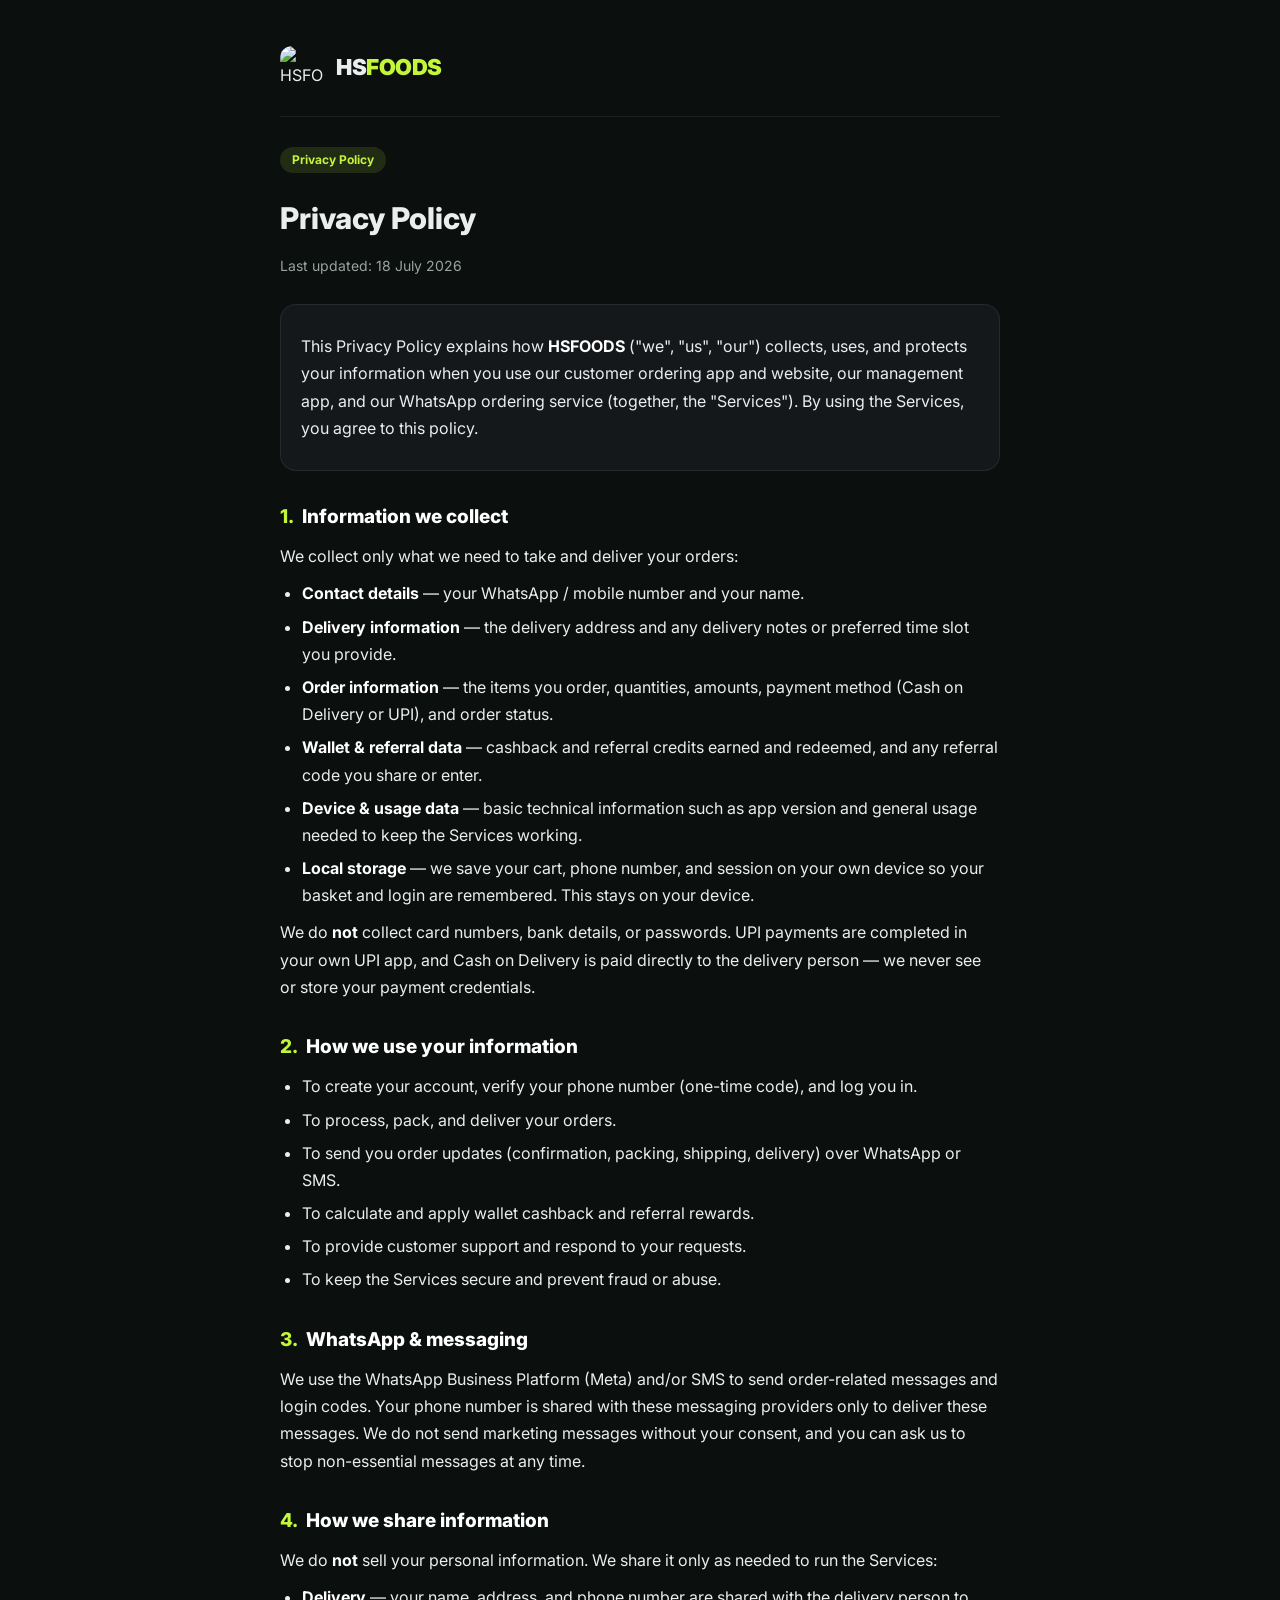
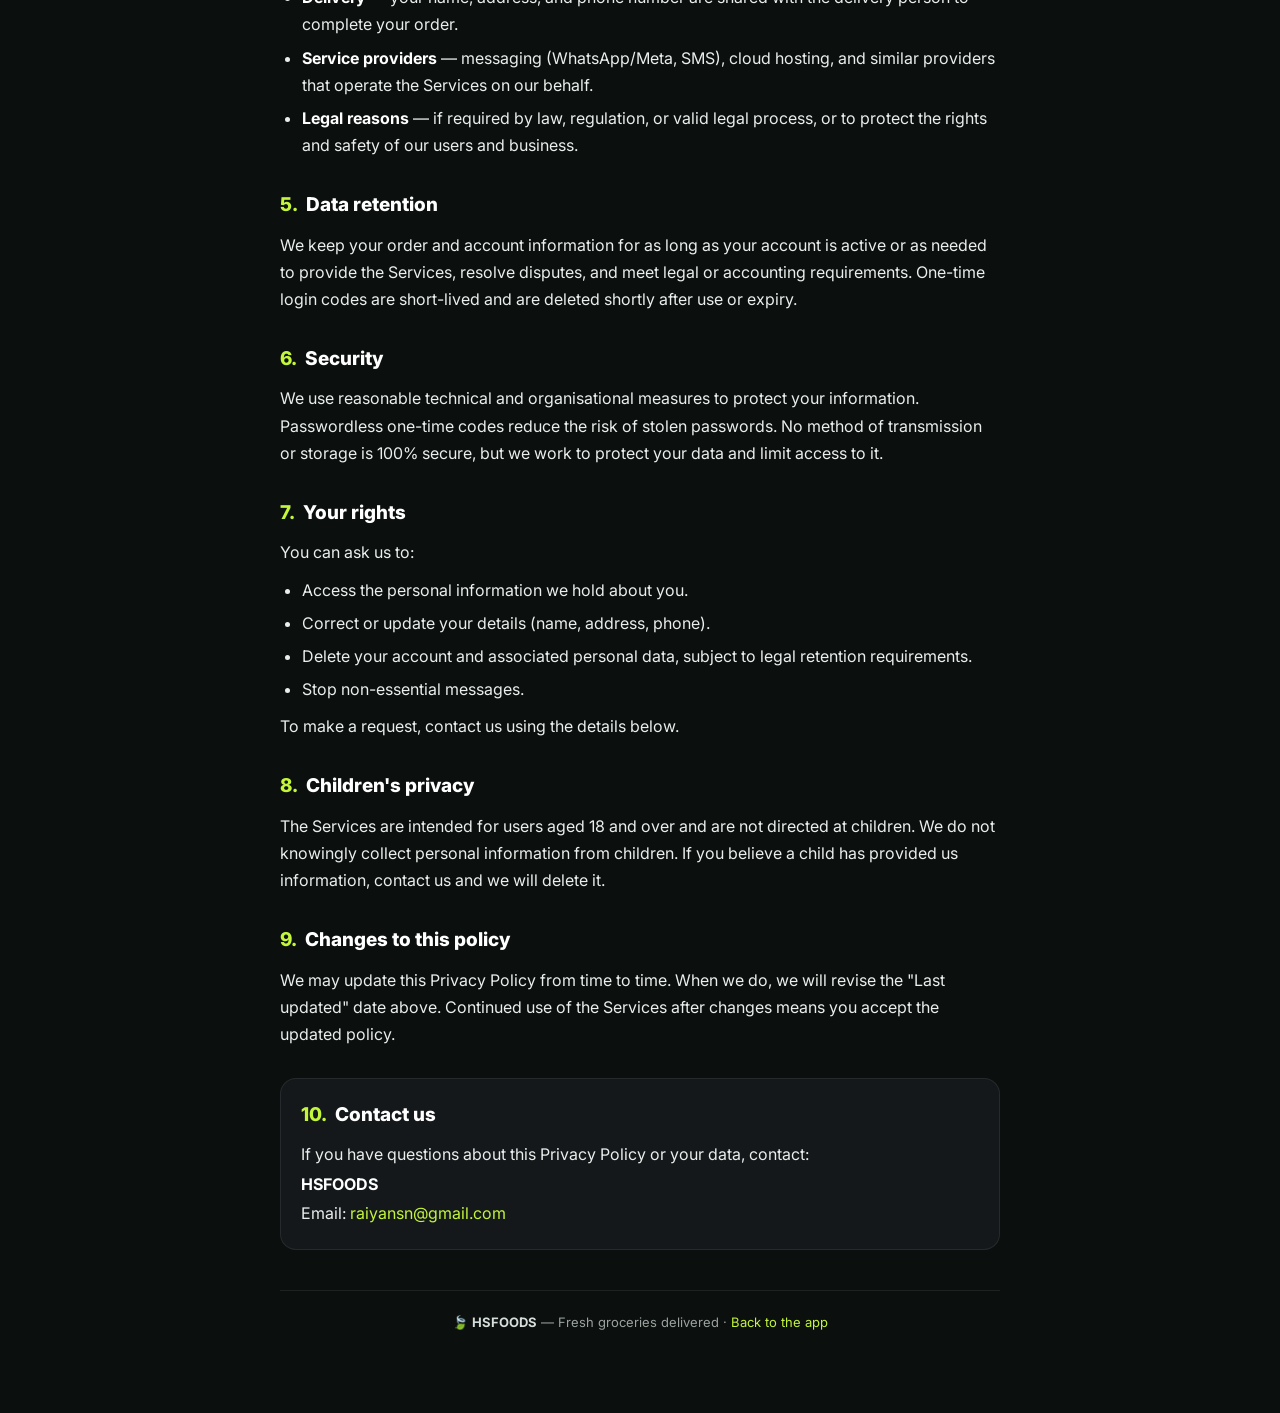
==== public/privacy.html @ f85deb63 "Add privacy policy page for Play Store listings Branded dark/lime /privacy.html covering the data HS" ====
<!DOCTYPE html>
<html lang="en">
<head>
  <meta charset="UTF-8" />
  <meta name="viewport" content="width=device-width, initial-scale=1" />
  <title>Privacy Policy · HSFOODS</title>
  <meta name="theme-color" content="#0B0F0E" />
  <link rel="icon" href="/icons/shop-192.png" />
  <link href="https://fonts.googleapis.com/css2?family=Inter:wght@400;500;600;700;800;900&display=swap" rel="stylesheet">
  <style>
    *{box-sizing:border-box;margin:0;padding:0}
    :root{--bg:#0B0F0E;--card:#14181A;--line:rgba(255,255,255,.08);--ink:#EAEEEC;--sub:#9AA39E;--lime:#C3F53B}
    body{font-family:'Inter',-apple-system,BlinkMacSystemFont,sans-serif;background:var(--bg);color:var(--ink);line-height:1.7;-webkit-font-smoothing:antialiased}
    .wrap{max-width:760px;margin:0 auto;padding:32px 20px 80px}
    header{display:flex;align-items:center;gap:12px;padding:14px 0 26px;border-bottom:1px solid var(--line);margin-bottom:28px}
    .logo{width:44px;height:44px;border-radius:12px}
    .brand{font-size:22px;font-weight:900;letter-spacing:-.5px}
    .brand span{color:var(--lime)}
    h1{font-size:30px;font-weight:800;margin:6px 0 6px}
    .updated{color:var(--sub);font-size:14px;margin-bottom:26px}
    h2{font-size:19px;font-weight:800;margin:30px 0 10px;color:#fff}
    h2 .n{color:var(--lime);margin-right:8px}
    p{margin:10px 0;color:var(--ink)}
    ul{margin:10px 0 10px 22px}
    li{margin:6px 0}
    b{color:#fff;font-weight:700}
    a{color:var(--lime);text-decoration:none}
    a:hover{text-decoration:underline}
    .intro{background:var(--card);border:1px solid var(--line);border-radius:16px;padding:18px 20px;margin-bottom:6px}
    .contact{background:var(--card);border:1px solid var(--line);border-radius:16px;padding:20px;margin-top:30px}
    footer{margin-top:40px;padding-top:20px;border-top:1px solid var(--line);color:var(--sub);font-size:13px;text-align:center}
    .pill{display:inline-block;background:rgba(195,245,59,.12);color:var(--lime);border-radius:20px;padding:3px 12px;font-size:12px;font-weight:700;margin-bottom:14px}
  </style>
</head>
<body>
  <div class="wrap">
    <header>
      <img src="/icons/shop-192.png" alt="HSFOODS" class="logo" />
      <div class="brand">HS<span>FOODS</span></div>
    </header>

    <div class="pill">Privacy Policy</div>
    <h1>Privacy Policy</h1>
    <p class="updated">Last updated: 18 July 2026</p>

    <div class="intro">
      <p>This Privacy Policy explains how <b>HSFOODS</b> ("we", "us", "our") collects, uses, and protects
      your information when you use our customer ordering app and website, our management app, and our
      WhatsApp ordering service (together, the "Services"). By using the Services, you agree to this policy.</p>
    </div>

    <h2><span class="n">1.</span>Information we collect</h2>
    <p>We collect only what we need to take and deliver your orders:</p>
    <ul>
      <li><b>Contact details</b> — your WhatsApp / mobile number and your name.</li>
      <li><b>Delivery information</b> — the delivery address and any delivery notes or preferred time slot you provide.</li>
      <li><b>Order information</b> — the items you order, quantities, amounts, payment method (Cash on Delivery or UPI), and order status.</li>
      <li><b>Wallet &amp; referral data</b> — cashback and referral credits earned and redeemed, and any referral code you share or enter.</li>
      <li><b>Device &amp; usage data</b> — basic technical information such as app version and general usage needed to keep the Services working.</li>
      <li><b>Local storage</b> — we save your cart, phone number, and session on your own device so your basket and login are remembered. This stays on your device.</li>
    </ul>
    <p>We do <b>not</b> collect card numbers, bank details, or passwords. UPI payments are completed in your own
    UPI app, and Cash on Delivery is paid directly to the delivery person — we never see or store your payment credentials.</p>

    <h2><span class="n">2.</span>How we use your information</h2>
    <ul>
      <li>To create your account, verify your phone number (one-time code), and log you in.</li>
      <li>To process, pack, and deliver your orders.</li>
      <li>To send you order updates (confirmation, packing, shipping, delivery) over WhatsApp or SMS.</li>
      <li>To calculate and apply wallet cashback and referral rewards.</li>
      <li>To provide customer support and respond to your requests.</li>
      <li>To keep the Services secure and prevent fraud or abuse.</li>
    </ul>

    <h2><span class="n">3.</span>WhatsApp &amp; messaging</h2>
    <p>We use the WhatsApp Business Platform (Meta) and/or SMS to send order-related messages and login codes.
    Your phone number is shared with these messaging providers only to deliver these messages. We do not send
    marketing messages without your consent, and you can ask us to stop non-essential messages at any time.</p>

    <h2><span class="n">4.</span>How we share information</h2>
    <p>We do <b>not</b> sell your personal information. We share it only as needed to run the Services:</p>
    <ul>
      <li><b>Delivery</b> — your name, address, and phone number are shared with the delivery person to complete your order.</li>
      <li><b>Service providers</b> — messaging (WhatsApp/Meta, SMS), cloud hosting, and similar providers that operate the Services on our behalf.</li>
      <li><b>Legal reasons</b> — if required by law, regulation, or valid legal process, or to protect the rights and safety of our users and business.</li>
    </ul>

    <h2><span class="n">5.</span>Data retention</h2>
    <p>We keep your order and account information for as long as your account is active or as needed to provide
    the Services, resolve disputes, and meet legal or accounting requirements. One-time login codes are short-lived
    and are deleted shortly after use or expiry.</p>

    <h2><span class="n">6.</span>Security</h2>
    <p>We use reasonable technical and organisational measures to protect your information. Passwordless one-time
    codes reduce the risk of stolen passwords. No method of transmission or storage is 100% secure, but we work to
    protect your data and limit access to it.</p>

    <h2><span class="n">7.</span>Your rights</h2>
    <p>You can ask us to:</p>
    <ul>
      <li>Access the personal information we hold about you.</li>
      <li>Correct or update your details (name, address, phone).</li>
      <li>Delete your account and associated personal data, subject to legal retention requirements.</li>
      <li>Stop non-essential messages.</li>
    </ul>
    <p>To make a request, contact us using the details below.</p>

    <h2><span class="n">8.</span>Children's privacy</h2>
    <p>The Services are intended for users aged 18 and over and are not directed at children. We do not knowingly
    collect personal information from children. If you believe a child has provided us information, contact us and
    we will delete it.</p>

    <h2><span class="n">9.</span>Changes to this policy</h2>
    <p>We may update this Privacy Policy from time to time. When we do, we will revise the "Last updated" date above.
    Continued use of the Services after changes means you accept the updated policy.</p>

    <div class="contact">
      <h2 style="margin-top:0"><span class="n">10.</span>Contact us</h2>
      <p style="margin-bottom:2px">If you have questions about this Privacy Policy or your data, contact:</p>
      <p style="margin:2px 0"><b>HSFOODS</b></p>
      <p style="margin:2px 0">Email: <a href="mailto:raiyansn@gmail.com">raiyansn@gmail.com</a></p>
    </div>

    <footer>
      🍃 <b style="color:#D6DEDA">HSFOODS</b> — Fresh groceries delivered · <a href="/shop.html">Back to the app</a>
    </footer>
  </div>
</body>
</html>
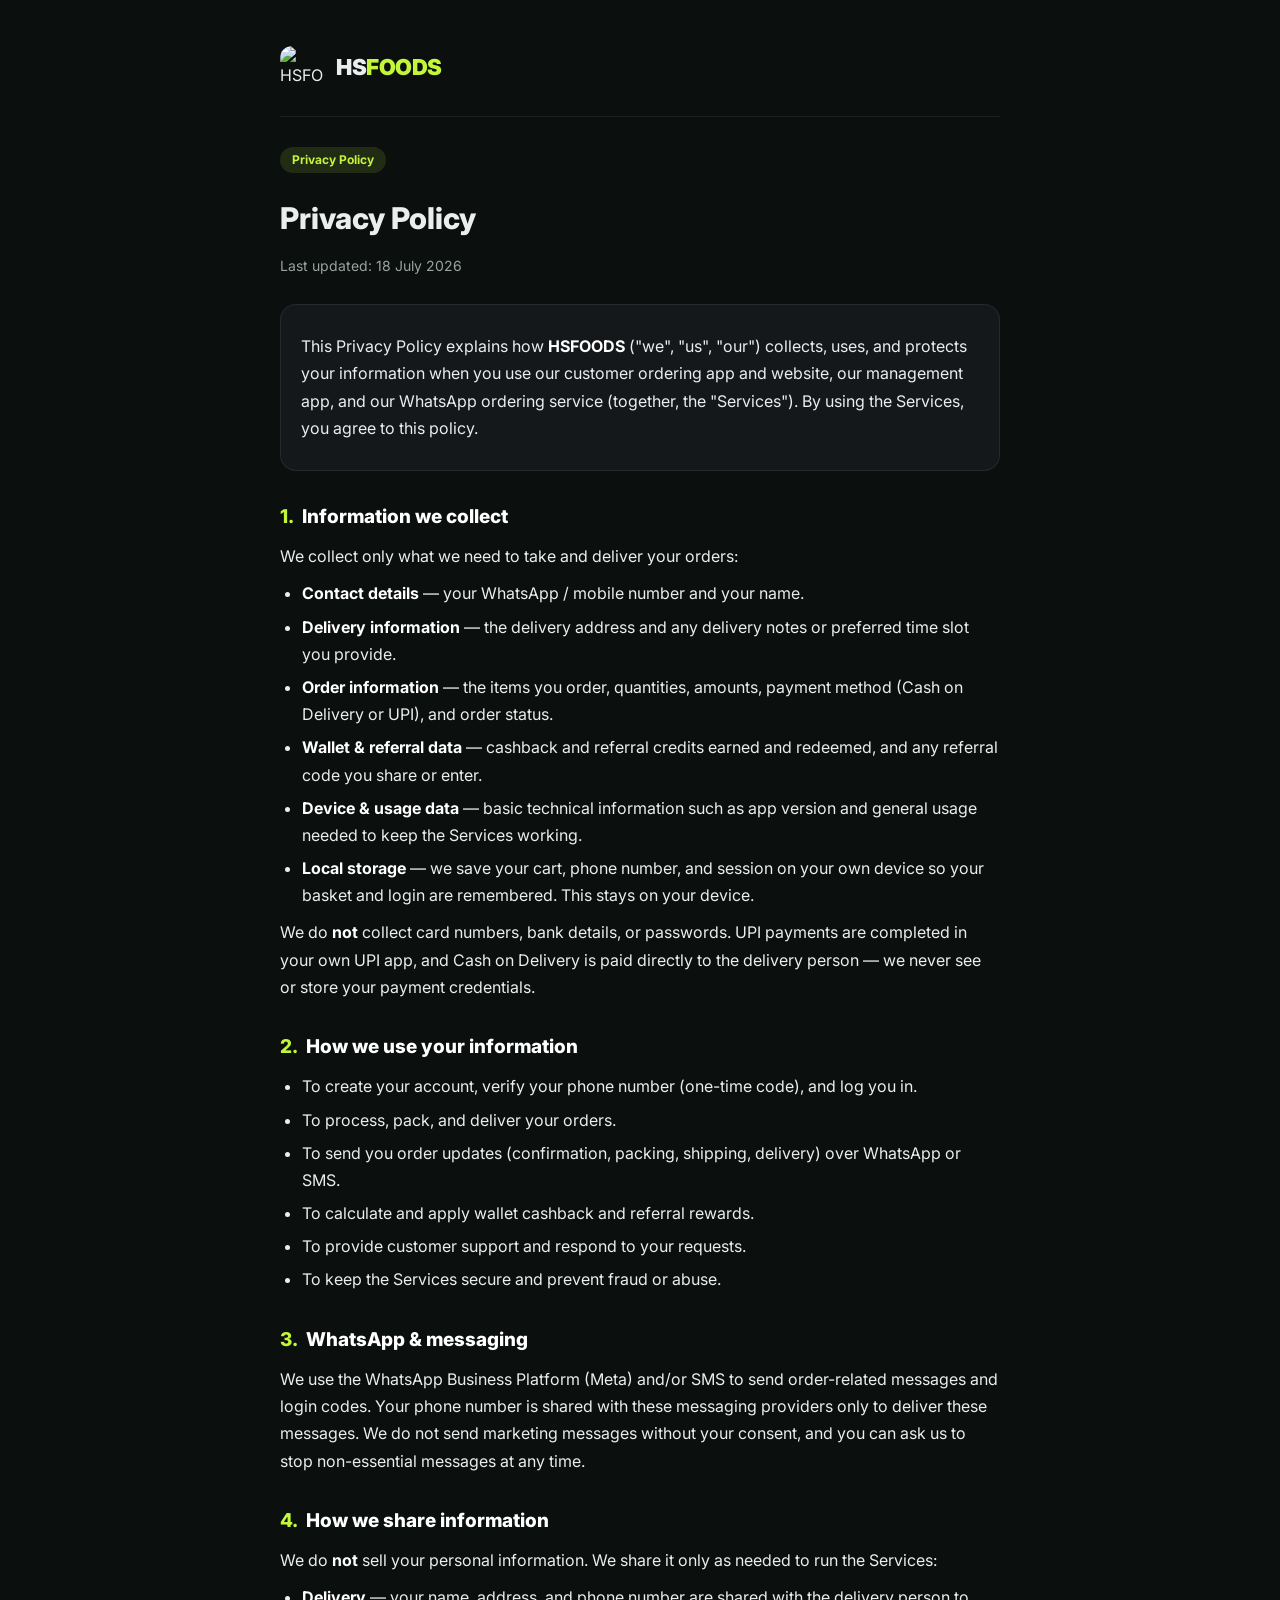
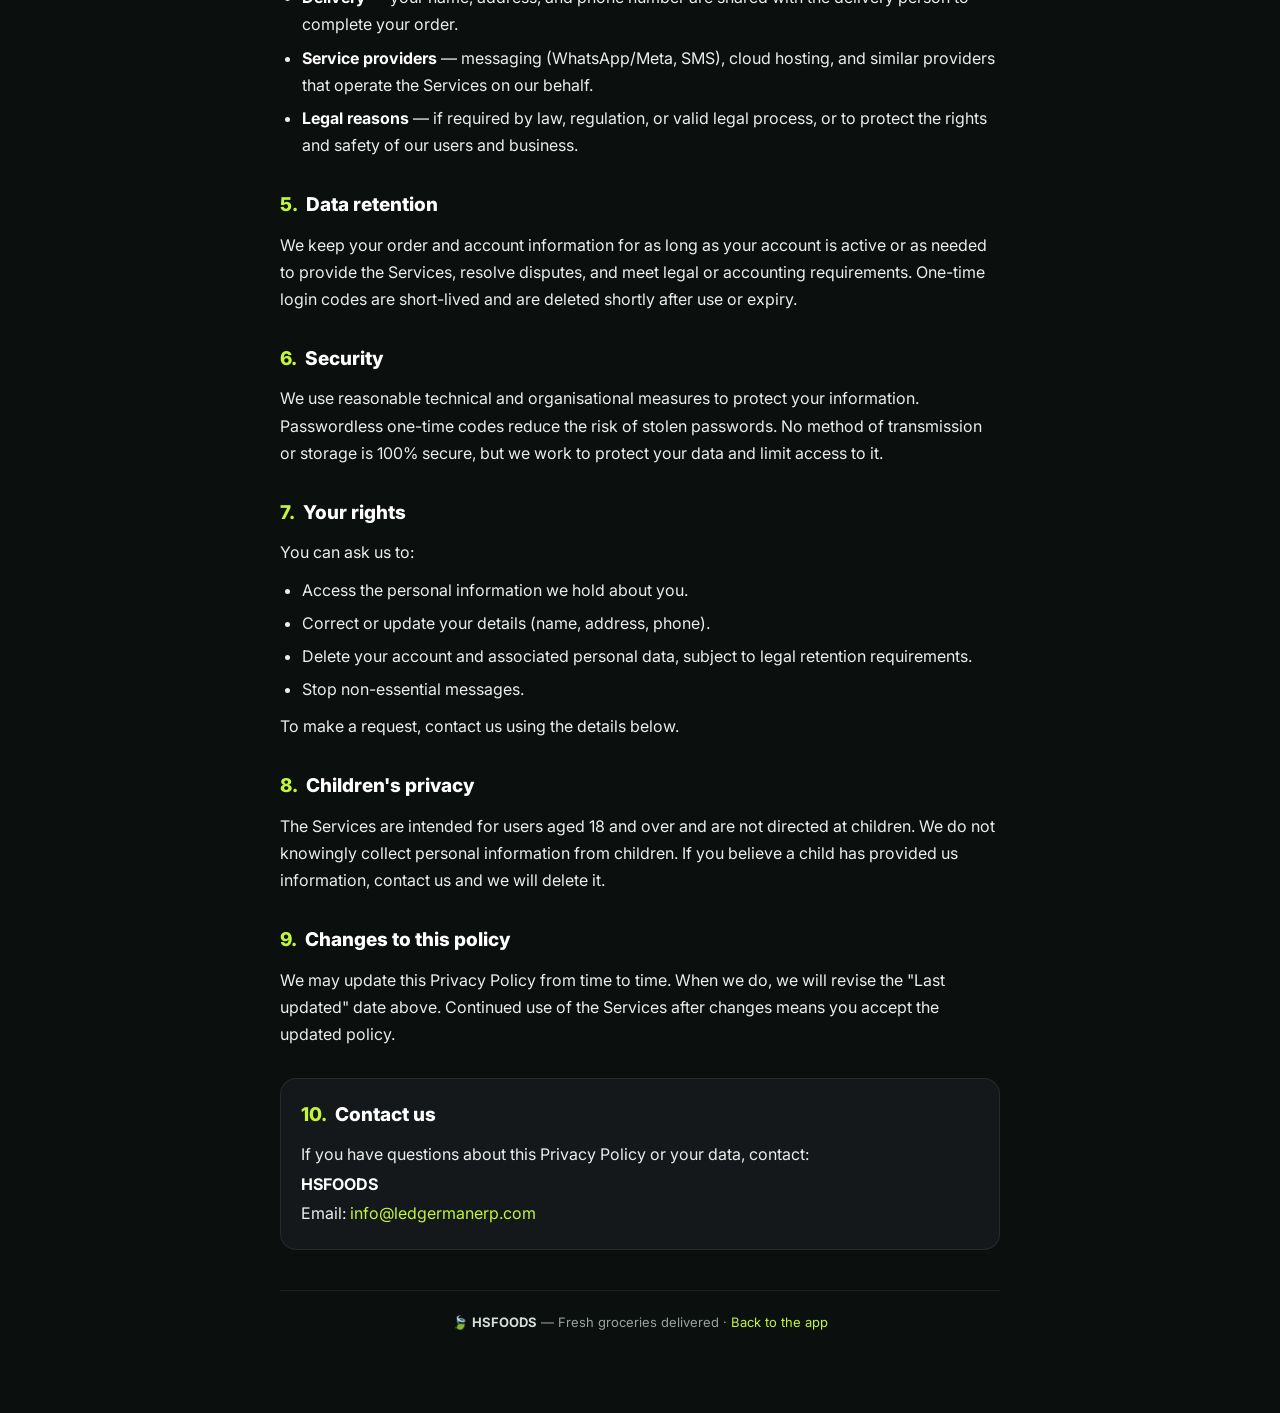
==== commit 11ff85f7: "Update privacy policy contact email to info@ledgermanerp.com Co-Authored-By: Claude Opus 4.8 <norepl" ====
--- a/public/privacy.html
+++ b/public/privacy.html
@@ -118,7 +118,7 @@
       <h2 style="margin-top:0"><span class="n">10.</span>Contact us</h2>
       <p style="margin-bottom:2px">If you have questions about this Privacy Policy or your data, contact:</p>
       <p style="margin:2px 0"><b>HSFOODS</b></p>
-      <p style="margin:2px 0">Email: <a href="mailto:raiyansn@gmail.com">raiyansn@gmail.com</a></p>
+      <p style="margin:2px 0">Email: <a href="mailto:info@ledgermanerp.com">info@ledgermanerp.com</a></p>
     </div>
 
     <footer>
